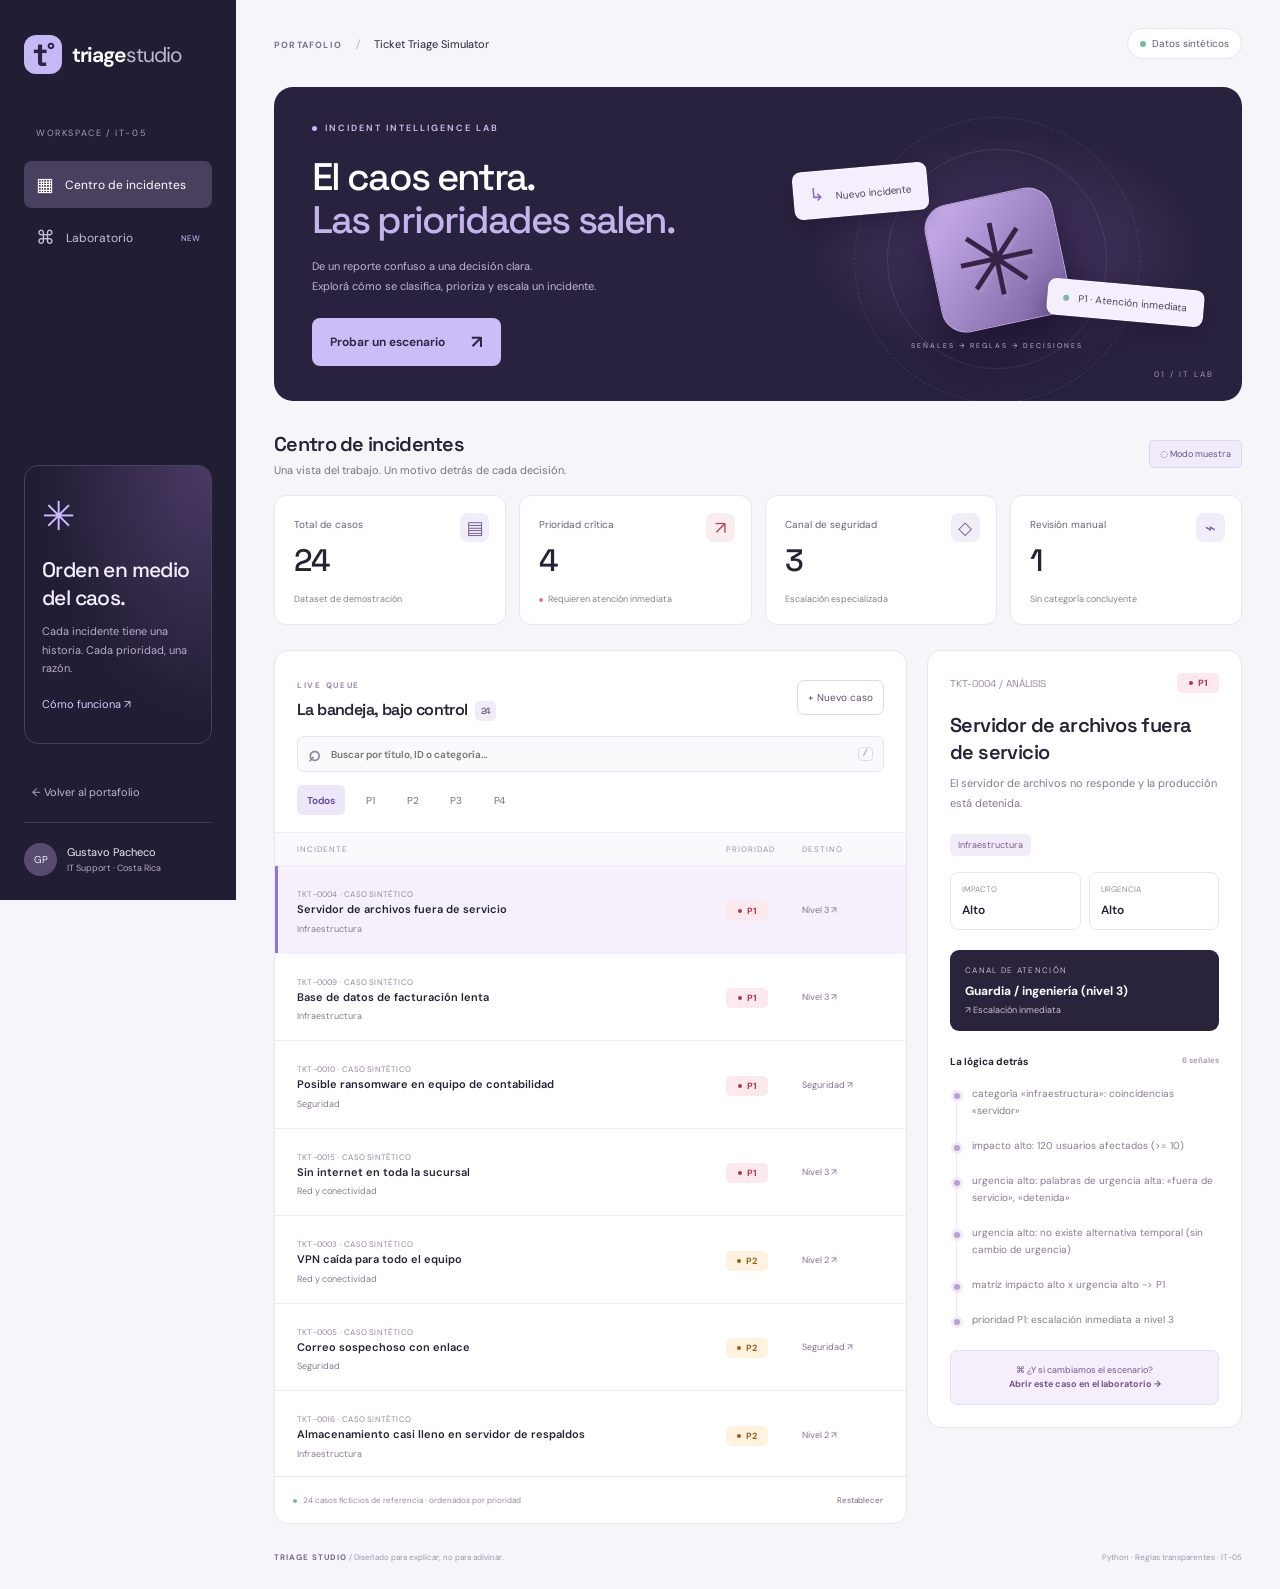
==== projects/it-05-ticket-triage/web/index.html @ 1f26d007 "feat(it-05): add interactive Triage Studio and portfolio interface" ====
<!doctype html>
<html lang="es">
<head><meta charset="utf-8"><meta name="viewport" content="width=device-width,initial-scale=1"><meta name="theme-color" content="#201b36"><title>Triage Studio · Incident Lab</title><link rel="stylesheet" href="style.css"></head>
<body>
<aside class="sidebar">
  <a class="brand" href="../../.."><span class="brand-icon">t<span>°</span></span><span>triage<span class="brand-light">studio</span></span></a>
  <div class="workspace-label">WORKSPACE / IT-05</div>
  <nav aria-label="Navegación principal"><button class="nav-item active" data-view="queue"><span>▦</span>Centro de incidentes</button><button class="nav-item" data-view="lab"><span>⌘</span>Laboratorio<span class="nav-new">NEW</span></button></nav>
  <div class="side-note"><span class="tiny-orbit">✳</span><h3>Orden en medio<br>del caos.</h3><p>Cada incidente tiene una historia. Cada prioridad, una razón.</p><button class="text-link" id="about-button">Cómo funciona ↗</button></div>
  <a class="back-link" href="../../..">← Volver al portafolio</a>
  <div class="profile"><span class="avatar">GP</span><div>Gustavo Pacheco<small>IT Support · Costa Rica</small></div></div>
</aside>
<main>
  <header class="topbar"><div><span class="breadcrumb">PORTAFOLIO</span><span class="crumb-slash">/</span><span>Ticket Triage Simulator</span></div><span class="environment"><i></i>Datos sintéticos</span></header>
  <section class="hero"><div class="hero-copy"><div class="eyebrow"><span></span> INCIDENT INTELLIGENCE LAB</div><h1>El caos entra.<br><span>Las prioridades salen.</span></h1><p>De un reporte confuso a una decisión clara.<br>Explorá cómo se clasifica, prioriza y escala un incidente.</p><button class="primary" id="hero-create">Probar un escenario <span>↗</span></button></div><div class="hero-art" aria-hidden="true"><div class="orbit orbit-one"></div><div class="orbit orbit-two"></div><div class="art-dots"></div><div class="floating-label label-in"><span>↳</span> Nuevo incidente</div><div class="core"><span class="core-cross">✳</span></div><div class="floating-label label-out"><span class="pulse-dot"></span> P1 · Atención inmediata</div><span class="art-caption">SEÑALES → REGLAS → DECISIONES</span></div><span class="hero-number">01 / IT LAB</span></section>
  <div class="section-heading"><div><h2>Centro de incidentes</h2><p>Una vista del trabajo. Un motivo detrás de cada decisión.</p></div><span id="engine-status" class="mode-tag">Cargando muestra…</span></div>
  <section class="metrics" aria-label="Resumen de la cola"><article><span>Total de casos</span><strong id="metric-total">—</strong><small>Dataset de demostración</small><span class="metric-icon">▤</span></article><article><span>Prioridad crítica</span><strong id="metric-critical">—</strong><small><i class="red-dot"></i> Requieren atención inmediata</small><span class="metric-icon red">↗</span></article><article><span>Canal de seguridad</span><strong id="metric-security">—</strong><small>Escalación especializada</small><span class="metric-icon">◇</span></article><article><span>Revisión manual</span><strong id="metric-manual">—</strong><small>Sin categoría concluyente</small><span class="metric-icon">⌁</span></article></section>
  <section id="queue-view" class="workspace">
    <div class="queue-panel"><div class="panel-top"><div><span class="section-kicker">LIVE QUEUE</span><h2>La bandeja, bajo control<span id="queue-count"></span></h2></div><button class="small-button" id="new-case">+ Nuevo caso</button></div><div class="queue-controls"><label class="search"><span>⌕</span><input id="search" type="search" placeholder="Buscar por título, ID o categoría…" aria-label="Buscar incidentes"><kbd>/</kbd></label><div class="filters" aria-label="Filtrar por prioridad"><button data-filter="all" aria-pressed="true">Todos</button><button data-filter="P1" aria-pressed="false">P1</button><button data-filter="P2" aria-pressed="false">P2</button><button data-filter="P3" aria-pressed="false">P3</button><button data-filter="P4" aria-pressed="false">P4</button></div></div><div class="table-labels"><span>INCIDENTE</span><span>PRIORIDAD</span><span>DESTINO</span></div><div id="ticket-list" class="ticket-list" aria-label="Incidentes"></div><div class="queue-footer"><span><i></i>24 casos ficticios de referencia · ordenados por prioridad</span><button id="reset-queue">Restablecer</button></div></div>
    <aside id="detail" class="detail-panel" aria-label="Detalle del incidente" aria-live="polite"><p class="loading">Cargando casos…</p></aside>
  </section>
  <section id="lab-view" class="lab-panel" hidden><div class="lab-intro"><span class="section-kicker">SANDBOX / SIN DATOS REALES</span><h2>Un caso. Muchas señales.<br><span>Probá el criterio.</span></h2><p>Creá un incidente ficticio y mirá cómo cambian el impacto, la urgencia y la prioridad. El mismo motor de Python toma cada decisión.</p><div class="presets"><span>Empezá con un escenario</span><button data-preset="security">◇ Ransomware</button><button data-preset="network">⌁ Red caída</button><button data-preset="printer">▤ Impresora</button></div><div id="offline-note" class="offline-note" hidden>Estás explorando la muestra. Para analizar casos nuevos, abrí <strong>INICIAR_DEMO.bat</strong> en la carpeta del portafolio.</div></div><form id="case-form"><label>Título del incidente<input name="title" required maxlength="180" placeholder="Ej. Toda la oficina está sin internet"></label><label>¿Qué está pasando?<textarea name="description" required maxlength="3000" rows="4" placeholder="Describí las señales, los equipos y el alcance del problema. Usá solo datos ficticios."></textarea></label><div class="form-row"><label>Personas afectadas<input name="affected_users" type="number" min="1" max="1000000" value="1" required></label><label>Alternativa temporal<select name="workaround"><option value="unknown">No se sabe</option><option value="no">No disponible</option><option value="yes">Disponible</option></select></label></div><button class="primary" id="analyze" type="submit">Analizar incidente <span>↗</span></button><p class="form-feedback" id="form-feedback" role="status"></p></form><div id="lab-result" class="lab-result" hidden></div></section>
  <footer class="page-footer"><span><b>TRIAGE STUDIO</b> / Diseñado para explicar, no para adivinar.</span><span>Python · Reglas transparentes · IT-05</span></footer>
</main>
<dialog id="about-dialog"><button class="close-dialog" aria-label="Cerrar">×</button><span class="section-kicker">CÓMO FUNCIONA</span><h2>Decisiones que podés seguir.</h2><p>El motor aplica reglas de categoría, impacto, urgencia y prioridad. Después elige el canal de escalación y muestra sus razones.</p><ol><li>Reconoce señales en el texto del incidente.</li><li>Calcula el impacto y la urgencia según supuestos documentados.</li><li>Aplica una matriz de prioridad P1–P4.</li><li>Asigna el canal de soporte y explica el resultado.</li></ol><p>Es un laboratorio con datos ficticios. Las reglas son supuestos editables; no representan un SLA universal, una IA ni resultados de una operación real.</p><a href="https://github.com/izanaLy/Portafolio/tree/feature/it-05-web-interface/projects/it-05-ticket-triage">Explorar código y documentación ↗</a></dialog>
<script src="app.js"></script>
</body></html>
---- projects/it-05-ticket-triage/web/style.css ----
@import url('https://fonts.googleapis.com/css2?family=DM+Sans:wght@400;450;500;550;600;650;700&family=Space+Grotesk:wght@400;500;600;700&display=swap');
:root{--ink:#252335;--muted:#777486;--paper:#f6f5f9;--line:#e7e5ed;--purple:#7962d9;--navy:#211c37;--red:#bf4058;--green:#277c64}*{box-sizing:border-box}body{margin:0;background:var(--paper);color:var(--ink);font:14px 'DM Sans',system-ui,sans-serif}button,input,textarea,select{font:inherit}button,a,input,textarea,select{-webkit-tap-highlight-color:transparent}button,a{touch-action:manipulation}button{cursor:pointer}button:disabled{cursor:not-allowed;opacity:.55}a{color:inherit;text-decoration:none}button{border:0}button:focus-visible,a:focus-visible{outline:3px solid #a78df2;outline-offset:4px}input:focus,textarea:focus,select:focus{outline:2px solid #a78df2;outline-offset:2px}[hidden]{display:none!important}.sidebar{position:fixed;inset:0 auto 0 0;width:236px;padding:35px 24px 24px;background:#211d34;color:#bdb7cf;display:flex;flex-direction:column;z-index:5}.brand{display:flex;align-items:center;gap:10px;color:#fff;font-size:21px;font-weight:650;letter-spacing:-1px}.brand-icon{display:flex;align-items:center;justify-content:center;background:#c6b8f4;border-radius:12px;width:38px;height:39px;color:#302246;font:700 33px 'Space Grotesk',sans-serif}.brand-icon span{font-size:20px;margin-top:-10px}.brand-light{font-weight:400;color:#c0b7d7}.workspace-label{font-size:9px;letter-spacing:1.6px;color:#a49ab9;margin:53px 12px 16px}.nav-item{width:100%;min-height:46px;text-align:left;background:none;color:#c7c0d7;display:flex;align-items:center;gap:11px;font-size:12px;border-radius:8px;margin:6px 0;padding:11px 12px}.nav-item>span:first-child{font-size:19px}.nav-item:hover{background:#332d49}.nav-item.active{color:white;background:#49405f}.nav-new{font-size:8px;margin-left:auto;color:#d3c3ff}.side-note{padding:24px 17px;margin-top:auto;margin-bottom:35px;border:1px solid #47405a;border-radius:14px;background:radial-gradient(ellipse at 100% 0,#4b3a65,transparent 65%)}.tiny-orbit{color:#cbbbff;font-size:40px}.side-note h3{font:500 21px/1.3 'Space Grotesk',sans-serif;letter-spacing:-.6px;color:#f4efff;margin:14px 0 9px}.side-note p{font-size:11px;line-height:1.7;color:#b8aecb}.text-link{background:none;color:#dbcbff;font-size:11px;padding:8px 0}.back-link{font-size:11px;padding:6px 8px 23px}.profile{border-top:1px solid #40384f;display:flex;align-items:center;gap:10px;padding-top:20px;font-size:11px;color:#efebf7}.avatar{background:#584b70;width:33px;height:33px;border-radius:50%;display:grid;place-items:center;font-size:10px}.profile small{display:block;font-size:9px;color:#b6abc6;margin-top:3px}main{margin-left:236px;padding:0 38px 22px;max-width:1900px}.topbar{height:87px;display:flex;align-items:center;justify-content:space-between;font-size:11px}.breadcrumb{font-size:9px;font-weight:700;letter-spacing:1.2px;color:var(--muted)}.crumb-slash{margin:0 14px;color:#b8b0c5}.environment{border:1px solid var(--line);background:white;border-radius:24px;padding:8px 12px;color:#635d72;font-size:10px}.environment i,.pulse-dot,.queue-footer i{display:inline-block;width:6px;height:6px;background:#79b9a1;border-radius:50%;margin-right:6px}.hero{position:relative;border-radius:19px;overflow:hidden;min-height:310px;background:#29223e;color:white;display:grid;grid-template-columns:1.15fr 1fr;padding:35px 38px}.hero-copy{z-index:2}.eyebrow{letter-spacing:2px;font-size:9px;color:#d3c1f3;font-weight:600;display:flex;gap:8px;align-items:center}.eyebrow>span{width:5px;height:5px;background:#c9b4ff;border-radius:50%}h1{font:500 clamp(30px,3vw,47px)/1.13 'Space Grotesk',system-ui,sans-serif;letter-spacing:-1.9px;margin:21px 0 15px}h1 span{color:#c5b3ee}.hero p{font-size:11px;line-height:1.8;color:#c2b8d4;margin-bottom:22px}.primary{min-height:43px;background:#ccbcf7;color:#302344;padding:12px 18px;border-radius:8px;font-size:12px;font-weight:650;display:inline-flex;align-items:center;justify-content:space-between;gap:26px;transition:background .18s,transform .18s}.primary:hover{background:#dfd1ff;transform:translateY(-1px)}.primary span{font-size:18px}.hero-number{position:absolute;bottom:22px;right:28px;color:#a193b4;letter-spacing:2px;font-size:8px}.hero-art{position:relative;min-width:0;background:radial-gradient(ellipse at 52% 52%,#8661ac66,transparent 64%)}.orbit{border:1px solid #a18bb733;width:220px;height:220px;border-radius:50%;position:absolute;top:27px;left:50%;transform:translateX(-50%)}.orbit-two{width:286px;height:286px;top:-5px;border-style:dashed}.core{position:absolute;top:73px;left:50%;transform:translateX(-50%) rotate(-12deg);border:1px solid #c4a9e5;border-radius:25px;width:130px;height:130px;background:linear-gradient(135deg,#cbb2ef,#765d9d);box-shadow:0 20px 50px #1b112f}.core-cross{font:100px/130px system-ui;display:block;text-align:center;color:#362346;text-shadow:2px 4px #d5bff322}.floating-label{position:absolute;z-index:2;background:#f5eefc;color:#51415e;border:1px solid #fff8;border-radius:9px;padding:11px 15px;font-size:10px;box-shadow:0 10px 20px #1b112f55;white-space:nowrap}.label-in{top:45px;left:1%;transform:rotate(-5deg)}.label-in>span{font-size:18px;color:#8b69c0;margin-right:8px}.label-out{bottom:45px;right:0;transform:rotate(5deg)}.art-caption{position:absolute;bottom:16px;width:100%;text-align:center;font-size:7px;letter-spacing:2px;color:#c2acdf}.section-heading{display:flex;align-items:center;justify-content:space-between;margin:30px 0 18px;gap:15px}.section-heading h2{font:600 20px 'Space Grotesk',sans-serif;letter-spacing:-.7px;margin:0 0 6px}.section-heading p{color:var(--muted);font-size:11px;margin:0}.mode-tag{font-size:9px;padding:7px 10px;border:1px solid #ddd6ee;border-radius:5px;color:#69528d;background:#f0ebf9;white-space:nowrap}.metrics{display:grid;grid-template-columns:repeat(4,1fr);gap:13px;margin-bottom:25px}.metrics article{padding:18px 19px;position:relative;border:1px solid var(--line);border-radius:12px;background:white}.metrics article>span:first-child{font-size:10px;color:#696374}.metrics strong{display:block;font:500 31px 'Space Grotesk',sans-serif;letter-spacing:-1px;margin:8px 0}.metrics small{font-size:9px;color:#857f91}.metric-icon{position:absolute;right:16px;top:17px;width:29px;height:29px;border-radius:8px;background:#f2eef9;color:#796095;display:grid;place-items:center;font-size:18px}.metric-icon.red{color:#b44459;background:#f9edf0}.red-dot{display:inline-block;width:4px;height:4px;border-radius:50%;background:#d87c8a;margin-right:3px}.workspace{display:grid;grid-template-columns:minmax(0,1fr) 315px;align-items:start;gap:20px}.queue-panel,.detail-panel{border:1px solid var(--line);border-radius:14px;background:white;overflow:hidden}.panel-top{display:flex;align-items:center;justify-content:space-between;padding:23px 22px 16px;gap:12px}.section-kicker{font-size:8px;letter-spacing:1.7px;font-weight:700;color:#9c8ba9}.panel-top h2{font:600 16px 'Space Grotesk',sans-serif;letter-spacing:-.6px;margin:7px 0 0}#queue-count{font-size:9px;margin-left:7px;vertical-align:middle;background:#f0edf6;border-radius:5px;padding:4px 6px;color:#746087}.small-button{border:1px solid #dfd8ea;background:white;border-radius:7px;min-height:35px;padding:7px 10px;color:#63506e;font-size:10px;white-space:nowrap}.small-button:hover{background:#f1ebf9}.queue-controls{padding:0 22px 17px}.search{display:flex;align-items:center;gap:8px;border:1px solid var(--line);background:#faf9fc;border-radius:7px;padding:0 10px;height:36px}.search>span{font-size:21px;color:#91889d}.search input{border:0;outline:none!important;background:transparent;min-width:0;flex:1;font-size:10px;color:#544962}.search kbd{font-size:9px;color:#9f96aa;border:1px solid #e0dbe7;border-radius:4px;padding:1px 4px}.filters{display:flex;gap:7px;margin-top:13px}.filters button{background:none;font-size:10px;min-width:36px;min-height:30px;border-radius:5px;color:#756b83;padding:6px 10px}.filters button[aria-pressed=true]{background:#eee7fa;color:#6947a1;font-weight:650}.filters button:hover{background:#f5f1fa}.table-labels{display:grid;grid-template-columns:minmax(0,1fr) 76px 82px;padding:11px 22px;background:#faf9fc;color:#9b90a6;font-size:8px;letter-spacing:1px;border-block:1px solid #f0edf5}.ticket-list{max-height:610px;overflow-y:auto;scrollbar-width:thin;scrollbar-color:#d9cee4 transparent}.ticket-row{display:grid;grid-template-columns:minmax(0,1fr) 76px 82px;align-items:center;text-align:left;width:100%;padding:17px 22px;gap:0;border-bottom:1px solid #f0edf5;background:white;position:relative;color:var(--ink)}.ticket-row:hover{background:#faf8fd}.ticket-row.selected{background:#f5f0fc}.ticket-row.selected:before{content:'';position:absolute;inset:0 auto 0 0;width:3px;background:#9672d6}.ticket-copy{min-width:0;padding-right:14px}.ticket-meta{font-size:8px;letter-spacing:.2px;color:#95889f;margin-bottom:6px}.ticket-title{display:block;font-size:11px;font-weight:600;line-height:1.5;overflow:hidden;text-overflow:ellipsis;white-space:nowrap}.ticket-category{font-size:9px;color:#887a93;margin-top:4px}.priority{display:inline-flex;align-items:center;justify-content:center;gap:5px;padding:4px 7px;border-radius:5px;font-size:9px;font-weight:700;width:42px}.priority:before{content:'';width:4px;height:4px;border-radius:50%;background:currentColor}.P1{background:#fce9ee;color:#ae3654}.P2{background:#fff2de;color:#94601b}.P3{background:#eaeffa;color:#496999}.P4{background:#edeeF1;color:#6f7380}.destination{font-size:9px;color:#81718d}.queue-footer{display:flex;align-items:center;justify-content:space-between;gap:10px;border-top:1px solid var(--line);padding:13px 18px;color:#95879f;font-size:8px}.queue-footer button{font-size:8px;color:#766086;background:none;padding:5px}.queue-footer i{width:4px;height:4px}.detail-panel{padding:22px;position:sticky;top:20px}.detail-top{display:flex;align-items:center;justify-content:space-between}.detail-id{font:10px 'Space Grotesk';color:#998ba3}.detail-panel h3{font:600 20px/1.35 'Space Grotesk';letter-spacing:-.6px;margin:19px 0 8px}.detail-description{font-size:11px;line-height:1.8;color:#84788d;margin:0 0 20px}.category-badge{font-size:9px;color:#785a97;background:#f1ecf8;padding:5px 8px;border-radius:5px}.decision-grid{display:grid;grid-template-columns:1fr 1fr;gap:8px;margin:20px 0}.decision-grid>div{border:1px solid var(--line);border-radius:8px;padding:11px}.decision-grid small{font-size:8px;display:block;color:#9a8da5;margin-bottom:6px}.decision-grid b{font-size:12px;font-weight:600;text-transform:capitalize}.route-box{background:#29233b;color:white;border-radius:9px;padding:15px;margin-bottom:24px}.route-box small{display:block;color:#c5b6d6;letter-spacing:1.3px;font-size:8px;margin-bottom:8px}.route-box b{display:block;font-size:12px}.route-box p{margin:5px 0 0;font-size:9px;color:#cfbddc}.reasons-title{display:flex;justify-content:space-between;font-size:10px;margin:0 0 17px}.reasons-title span{font-size:8px;color:#ac9eb7}.reasons{list-style:none;margin:0;padding:0}.reasons li{position:relative;padding:0 0 18px 22px;font-size:10px;line-height:1.7;color:#897992}.reasons li:before{content:'';position:absolute;left:1px;top:5px;width:6px;height:6px;background:#b9a0d7;border:3px solid #f1eaf9;border-radius:50%;z-index:1}.reasons li:not(:last-child):after{content:'';position:absolute;left:6px;top:12px;width:1px;height:calc(100% - 5px);background:#eee7f4}.scenario-button{width:100%;padding:12px 9px;border-radius:7px;background:#f4effa;color:#76538f;font-size:9px;line-height:1.6;border:1px solid #e9dff3;margin-top:4px}.page-footer{display:flex;justify-content:space-between;gap:15px;padding:28px 0 5px;color:#a096ac;font-size:8px}.page-footer b{font-size:8px;letter-spacing:1px;color:#796b87}.loading,.empty{padding:45px 24px;color:#8c7a98;font-size:12px;text-align:center}.lab-panel{background:white;border:1px solid var(--line);border-radius:14px;padding:35px;display:grid;grid-template-columns:1fr 1.1fr;gap:45px}.lab-intro h2{font:500 32px/1.2 'Space Grotesk';letter-spacing:-1px;margin:20px 0}.lab-intro h2 span{color:#8a6eac}.lab-intro p{font-size:12px;color:#8b7c96;line-height:1.8;max-width:370px}.presets{display:flex;flex-wrap:wrap;gap:9px;margin-top:25px}.presets>span{width:100%;font-size:10px;color:#8d7b9a;margin-bottom:4px}.presets button{border:1px solid var(--line);padding:10px 12px;border-radius:8px;background:#fcfaff;color:#76578a;font-size:10px}.offline-note{font-size:11px;line-height:1.8;margin-top:25px;padding:16px;background:#f7f0df;color:#8b662b;border-radius:8px}#case-form>label{display:block;margin-bottom:20px}label{font-size:10px;font-weight:600;color:#796685}input,textarea,select{color:#44354f}#case-form input,#case-form textarea,#case-form select{display:block;width:100%;border:1px solid #e4dbe9;border-radius:7px;background:#fcfbfd;padding:12px;margin-top:9px;font-size:12px}textarea{resize:vertical;line-height:1.6}.form-row{display:grid;grid-template-columns:1fr 1.1fr;gap:15px;margin-bottom:25px}#case-form .primary{background:#75608f;color:white;width:100%}.form-feedback{font-size:11px;line-height:1.7;color:#a03957;min-height:20px}.lab-result{grid-column:1/-1;border-top:1px solid var(--line);padding-top:25px;display:grid;grid-template-columns:1fr 1fr;gap:25px}.lab-result h3{font:500 25px 'Space Grotesk';margin:12px 0}.lab-result .reasons{background:#faf7fe;border-radius:10px;padding:20px}.result-note{font-size:11px;line-height:1.8;color:#907c9c}.close-dialog{position:absolute;right:20px;top:15px;background:none;font-size:25px;color:#826c95;padding:5px}dialog{border:1px solid #ddd0e9;border-radius:15px;padding:40px;max-width:500px;width:calc(100% - 35px);color:var(--ink);box-shadow:0 40px 100px #211c3755}dialog::backdrop{background:#211c3777;backdrop-filter:blur(5px)}dialog h2{font:500 26px 'Space Grotesk';letter-spacing:-1px}dialog p,dialog li{font-size:12px;color:#7d6b89;line-height:1.8}dialog a{font-size:12px;color:#7857a1;text-decoration:underline}dialog ol{padding-left:17px}body>main>section{animation:appear .35s ease both}@keyframes appear{from{opacity:0;transform:translateY(8px)}to{opacity:1;transform:translateY(0)}}
@media(min-width:1550px){main{padding-inline:55px}.hero{min-height:340px}.workspace{grid-template-columns:minmax(0,1fr) 370px}.hero-art{max-width:460px}.metrics article{padding:22px}.ticket-title{font-size:13px}.ticket-meta,.ticket-category,.destination{font-size:10px}.detail-description{font-size:12px}.reasons li{font-size:11px}}
@media(max-width:1150px){.sidebar{width:195px;padding-inline:17px}main{margin-left:195px;padding-inline:24px}.brand{font-size:19px}.workspace{grid-template-columns:minmax(0,1fr) 280px;gap:14px}.hero{padding:30px;grid-template-columns:1.2fr 1fr}.hero-art{transform:scale(.85)}.metrics{gap:9px}.metrics article{padding:15px 12px}.metrics small{font-size:8px}.metric-icon{right:10px;width:24px;height:24px}.metrics article>span:first-child{font-size:9px}.panel-top,.queue-controls{padding-inline:16px}.ticket-row,.table-labels{padding-inline:16px;grid-template-columns:minmax(0,1fr) 55px}.table-labels>span:last-child,.destination{display:none}.detail-panel{padding:18px}.hero h1{font-size:35px}.label-in{left:-12px}}
@media(max-width:900px){.sidebar{width:75px;padding:25px 15px}.brand>span:last-child,.workspace-label,.side-note,.profile,.back-link{display:none}.brand-icon{min-width:38px}.sidebar nav{margin-top:40px}.nav-item{font-size:0;justify-content:center;padding:12px}.nav-item>span:first-child{font-size:23px}.nav-new{display:none}main{margin-left:75px;padding-inline:23px}.hero h1{font-size:36px}.hero-art{transform:scale(.8);transform-origin:center}.workspace{grid-template-columns:minmax(0,1fr) 275px}.metrics small{line-height:1.5;display:block;min-height:24px}.metrics article{padding:15px}.metric-icon{display:none}.metrics article>span:first-child{font-size:10px}.lab-panel{padding:24px;gap:25px}.lab-intro h2{font-size:27px}}
@media(max-width:720px){.sidebar{position:static;width:100%;height:auto;padding:14px 20px;flex-direction:row;align-items:center;justify-content:space-between}.brand>span:last-child{display:block}.brand{font-size:19px}.brand-icon{height:32px;width:32px;font-size:28px;min-width:32px}.sidebar nav{display:flex;margin:0;gap:7px}.nav-item{margin:0;min-height:38px;min-width:39px;padding:6px}.nav-item>span:first-child{font-size:20px}.brand-light{display:none}main{margin-left:0;padding:0 18px 20px}.topbar{height:63px;font-size:9px}.breadcrumb{font-size:8px}.crumb-slash{margin:0 7px}.environment{font-size:8px;padding:7px 9px}.hero{padding:28px;grid-template-columns:1fr;min-height:355px}.hero h1{font-size:38px;max-width:380px;letter-spacing:-1.5px}.hero-art{position:absolute;right:-5px;bottom:3px;width:200px;height:190px;transform:scale(.57);transform-origin:bottom right;opacity:.65}.hero-copy{position:relative}.hero-copy p{font-size:11px;max-width:265px}.hero-number{bottom:20px;right:22px}.hero .primary{margin-top:0}.section-heading{margin-top:24px;align-items:flex-start}.section-heading h2{font-size:19px}.section-heading p{max-width:210px;font-size:10px;line-height:1.6}.mode-tag{font-size:8px;padding:6px}.metrics{grid-template-columns:1fr 1fr;gap:10px;margin-bottom:18px}.metrics article{padding:16px}.metrics strong{font-size:31px;margin:6px 0}.metrics small{font-size:9px;min-height:0}.metrics article>span:first-child{font-size:10px}.metric-icon{display:grid;width:26px;height:26px;right:14px;top:14px}.workspace{display:block}.detail-panel{position:static;margin-top:18px;padding:23px}.ticket-list{max-height:480px}.ticket-title{font-size:12px}.panel-top{padding:21px 18px 16px}.panel-top h2{font-size:15px}.small-button{min-height:40px}.queue-controls{padding-inline:18px}.filters button{min-height:40px}.search{height:42px}.ticket-row{padding:16px 18px;grid-template-columns:minmax(0,1fr) 48px}.table-labels{grid-template-columns:minmax(0,1fr) 48px;padding-inline:18px}.queue-footer{line-height:1.7}.queue-footer>span{max-width:220px}.detail-panel h3{font-size:23px}.detail-description,.reasons li{font-size:12px}.detail-id,.category-badge,.reasons-title{font-size:11px}.route-box b{font-size:14px}.route-box p{font-size:11px}.decision-grid b{font-size:14px}.decision-grid small{font-size:10px}.scenario-button{font-size:11px;min-height:44px}.page-footer{flex-direction:column;gap:8px;line-height:1.6}.lab-panel{grid-template-columns:1fr;padding:23px;gap:20px}.lab-intro h2{font-size:30px}.lab-result{grid-template-columns:1fr}.presets button{min-height:44px}#case-form input,#case-form textarea,#case-form select{font-size:16px}.form-row{grid-template-columns:1fr}dialog{padding:30px}}
@media(prefers-reduced-motion:reduce){*,*:before,*:after{animation:none!important;transition:none!important;scroll-behavior:auto!important}}
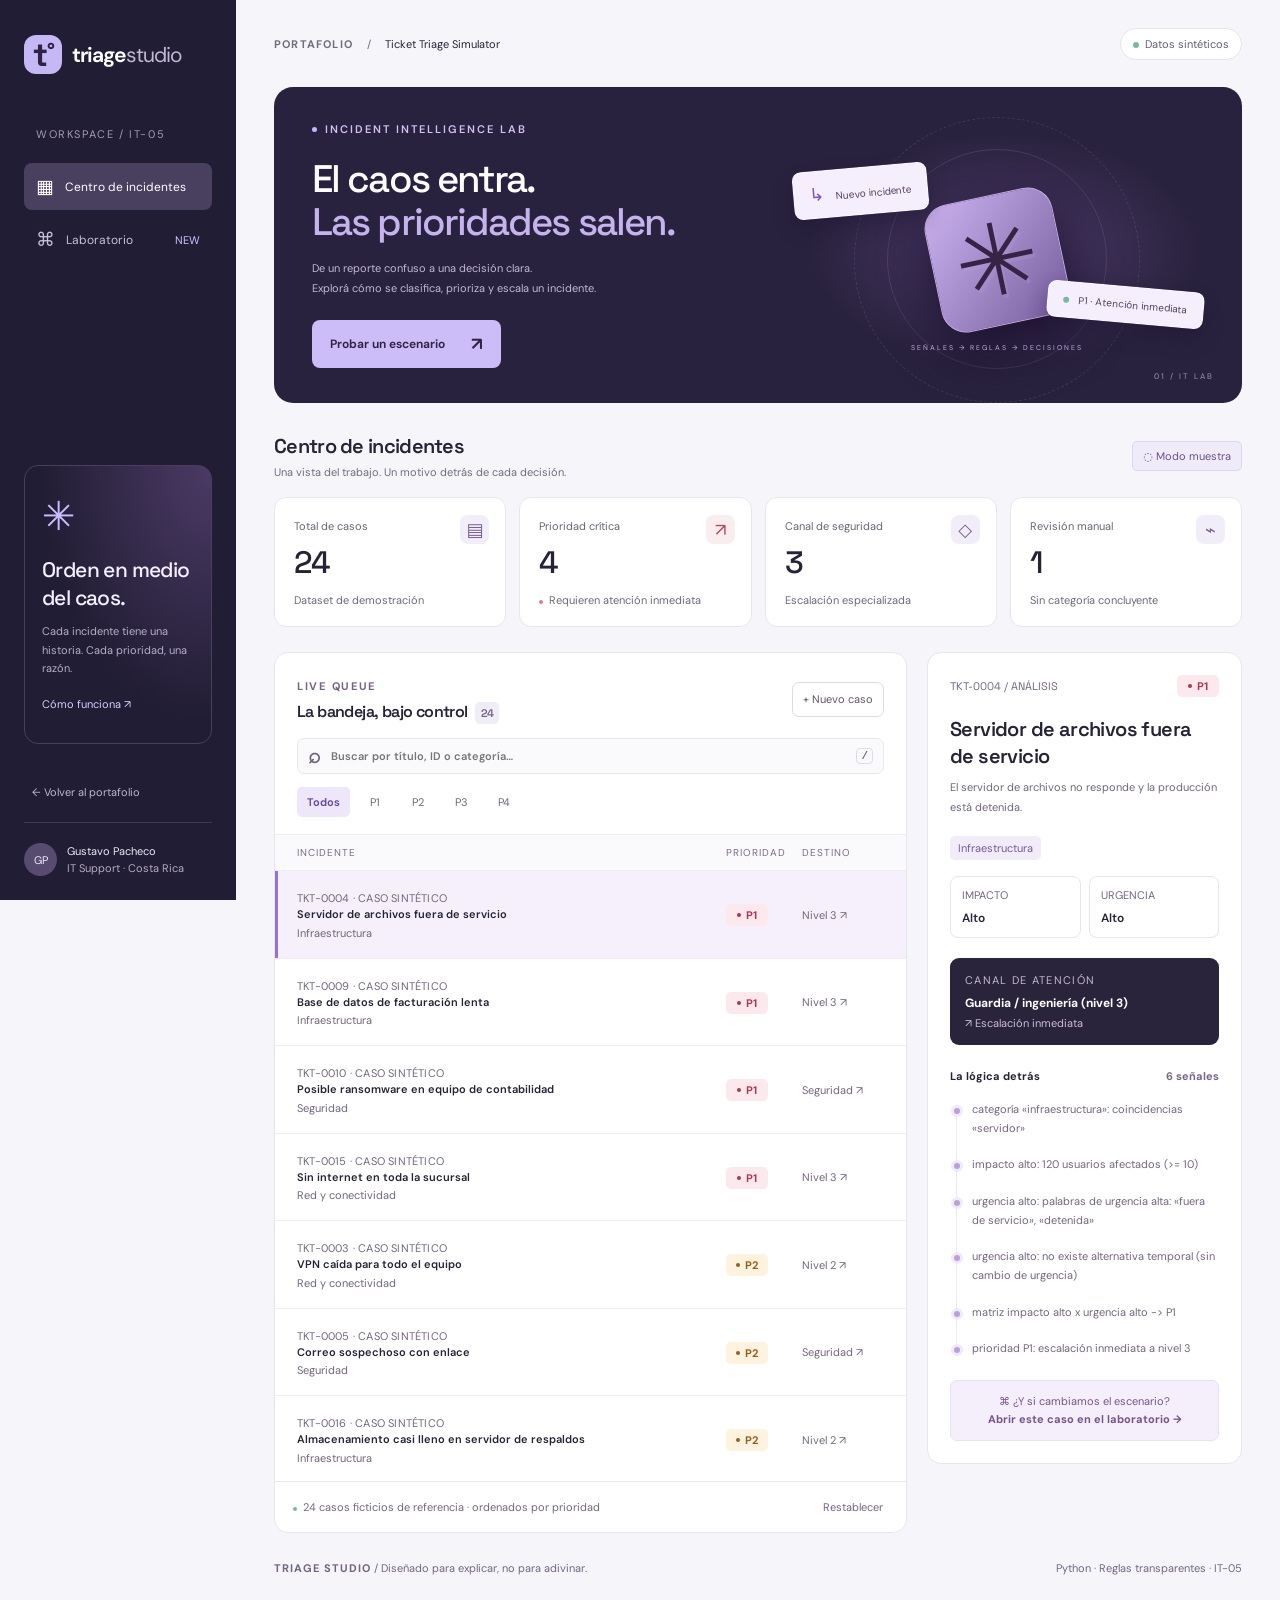
==== commit be7df064: "Revisión del PR #3: endurece el servidor, accesibilidad y lanzador - Servidor: HEAD con las mismas r" ====
--- a/projects/it-05-ticket-triage/web/index.html
+++ b/projects/it-05-ticket-triage/web/index.html
@@ -1,11 +1,11 @@
 <!doctype html>
 <html lang="es">
-<head><meta charset="utf-8"><meta name="viewport" content="width=device-width,initial-scale=1"><meta name="theme-color" content="#201b36"><title>Triage Studio · Incident Lab</title><link rel="stylesheet" href="style.css"></head>
+<head><meta charset="utf-8"><meta name="viewport" content="width=device-width,initial-scale=1"><meta name="theme-color" content="#201b36"><link rel="icon" href="data:image/svg+xml,%3Csvg xmlns='http://www.w3.org/2000/svg' viewBox='0 0 32 32'%3E%3Crect width='32' height='32' rx='8' fill='%23c6b8f4'/%3E%3Ctext x='16' y='23' font-size='20' font-family='sans-serif' text-anchor='middle' fill='%23302246'%3Et%3C/text%3E%3C/svg%3E"><title>Triage Studio · Incident Lab</title><link rel="stylesheet" href="style.css"></head>
 <body>
 <aside class="sidebar">
   <a class="brand" href="../../.."><span class="brand-icon">t<span>°</span></span><span>triage<span class="brand-light">studio</span></span></a>
   <div class="workspace-label">WORKSPACE / IT-05</div>
-  <nav aria-label="Navegación principal"><button class="nav-item active" data-view="queue"><span>▦</span>Centro de incidentes</button><button class="nav-item" data-view="lab"><span>⌘</span>Laboratorio<span class="nav-new">NEW</span></button></nav>
+  <nav aria-label="Navegación principal"><button class="nav-item active" data-view="queue" title="Centro de incidentes"><span>▦</span>Centro de incidentes</button><button class="nav-item" data-view="lab" title="Laboratorio"><span>⌘</span>Laboratorio<span class="nav-new">NEW</span></button></nav>
   <div class="side-note"><span class="tiny-orbit">✳</span><h3>Orden en medio<br>del caos.</h3><p>Cada incidente tiene una historia. Cada prioridad, una razón.</p><button class="text-link" id="about-button">Cómo funciona ↗</button></div>
   <a class="back-link" href="../../..">← Volver al portafolio</a>
   <div class="profile"><span class="avatar">GP</span><div>Gustavo Pacheco<small>IT Support · Costa Rica</small></div></div>
--- a/projects/it-05-ticket-triage/web/style.css
+++ b/projects/it-05-ticket-triage/web/style.css
@@ -1,7 +1,7 @@
 @import url('https://fonts.googleapis.com/css2?family=DM+Sans:wght@400;450;500;550;600;650;700&family=Space+Grotesk:wght@400;500;600;700&display=swap');
-:root{--ink:#252335;--muted:#777486;--paper:#f6f5f9;--line:#e7e5ed;--purple:#7962d9;--navy:#211c37;--red:#bf4058;--green:#277c64}*{box-sizing:border-box}body{margin:0;background:var(--paper);color:var(--ink);font:14px 'DM Sans',system-ui,sans-serif}button,input,textarea,select{font:inherit}button,a,input,textarea,select{-webkit-tap-highlight-color:transparent}button,a{touch-action:manipulation}button{cursor:pointer}button:disabled{cursor:not-allowed;opacity:.55}a{color:inherit;text-decoration:none}button{border:0}button:focus-visible,a:focus-visible{outline:3px solid #a78df2;outline-offset:4px}input:focus,textarea:focus,select:focus{outline:2px solid #a78df2;outline-offset:2px}[hidden]{display:none!important}.sidebar{position:fixed;inset:0 auto 0 0;width:236px;padding:35px 24px 24px;background:#211d34;color:#bdb7cf;display:flex;flex-direction:column;z-index:5}.brand{display:flex;align-items:center;gap:10px;color:#fff;font-size:21px;font-weight:650;letter-spacing:-1px}.brand-icon{display:flex;align-items:center;justify-content:center;background:#c6b8f4;border-radius:12px;width:38px;height:39px;color:#302246;font:700 33px 'Space Grotesk',sans-serif}.brand-icon span{font-size:20px;margin-top:-10px}.brand-light{font-weight:400;color:#c0b7d7}.workspace-label{font-size:9px;letter-spacing:1.6px;color:#a49ab9;margin:53px 12px 16px}.nav-item{width:100%;min-height:46px;text-align:left;background:none;color:#c7c0d7;display:flex;align-items:center;gap:11px;font-size:12px;border-radius:8px;margin:6px 0;padding:11px 12px}.nav-item>span:first-child{font-size:19px}.nav-item:hover{background:#332d49}.nav-item.active{color:white;background:#49405f}.nav-new{font-size:8px;margin-left:auto;color:#d3c3ff}.side-note{padding:24px 17px;margin-top:auto;margin-bottom:35px;border:1px solid #47405a;border-radius:14px;background:radial-gradient(ellipse at 100% 0,#4b3a65,transparent 65%)}.tiny-orbit{color:#cbbbff;font-size:40px}.side-note h3{font:500 21px/1.3 'Space Grotesk',sans-serif;letter-spacing:-.6px;color:#f4efff;margin:14px 0 9px}.side-note p{font-size:11px;line-height:1.7;color:#b8aecb}.text-link{background:none;color:#dbcbff;font-size:11px;padding:8px 0}.back-link{font-size:11px;padding:6px 8px 23px}.profile{border-top:1px solid #40384f;display:flex;align-items:center;gap:10px;padding-top:20px;font-size:11px;color:#efebf7}.avatar{background:#584b70;width:33px;height:33px;border-radius:50%;display:grid;place-items:center;font-size:10px}.profile small{display:block;font-size:9px;color:#b6abc6;margin-top:3px}main{margin-left:236px;padding:0 38px 22px;max-width:1900px}.topbar{height:87px;display:flex;align-items:center;justify-content:space-between;font-size:11px}.breadcrumb{font-size:9px;font-weight:700;letter-spacing:1.2px;color:var(--muted)}.crumb-slash{margin:0 14px;color:#b8b0c5}.environment{border:1px solid var(--line);background:white;border-radius:24px;padding:8px 12px;color:#635d72;font-size:10px}.environment i,.pulse-dot,.queue-footer i{display:inline-block;width:6px;height:6px;background:#79b9a1;border-radius:50%;margin-right:6px}.hero{position:relative;border-radius:19px;overflow:hidden;min-height:310px;background:#29223e;color:white;display:grid;grid-template-columns:1.15fr 1fr;padding:35px 38px}.hero-copy{z-index:2}.eyebrow{letter-spacing:2px;font-size:9px;color:#d3c1f3;font-weight:600;display:flex;gap:8px;align-items:center}.eyebrow>span{width:5px;height:5px;background:#c9b4ff;border-radius:50%}h1{font:500 clamp(30px,3vw,47px)/1.13 'Space Grotesk',system-ui,sans-serif;letter-spacing:-1.9px;margin:21px 0 15px}h1 span{color:#c5b3ee}.hero p{font-size:11px;line-height:1.8;color:#c2b8d4;margin-bottom:22px}.primary{min-height:43px;background:#ccbcf7;color:#302344;padding:12px 18px;border-radius:8px;font-size:12px;font-weight:650;display:inline-flex;align-items:center;justify-content:space-between;gap:26px;transition:background .18s,transform .18s}.primary:hover{background:#dfd1ff;transform:translateY(-1px)}.primary span{font-size:18px}.hero-number{position:absolute;bottom:22px;right:28px;color:#a193b4;letter-spacing:2px;font-size:8px}.hero-art{position:relative;min-width:0;background:radial-gradient(ellipse at 52% 52%,#8661ac66,transparent 64%)}.orbit{border:1px solid #a18bb733;width:220px;height:220px;border-radius:50%;position:absolute;top:27px;left:50%;transform:translateX(-50%)}.orbit-two{width:286px;height:286px;top:-5px;border-style:dashed}.core{position:absolute;top:73px;left:50%;transform:translateX(-50%) rotate(-12deg);border:1px solid #c4a9e5;border-radius:25px;width:130px;height:130px;background:linear-gradient(135deg,#cbb2ef,#765d9d);box-shadow:0 20px 50px #1b112f}.core-cross{font:100px/130px system-ui;display:block;text-align:center;color:#362346;text-shadow:2px 4px #d5bff322}.floating-label{position:absolute;z-index:2;background:#f5eefc;color:#51415e;border:1px solid #fff8;border-radius:9px;padding:11px 15px;font-size:10px;box-shadow:0 10px 20px #1b112f55;white-space:nowrap}.label-in{top:45px;left:1%;transform:rotate(-5deg)}.label-in>span{font-size:18px;color:#8b69c0;margin-right:8px}.label-out{bottom:45px;right:0;transform:rotate(5deg)}.art-caption{position:absolute;bottom:16px;width:100%;text-align:center;font-size:7px;letter-spacing:2px;color:#c2acdf}.section-heading{display:flex;align-items:center;justify-content:space-between;margin:30px 0 18px;gap:15px}.section-heading h2{font:600 20px 'Space Grotesk',sans-serif;letter-spacing:-.7px;margin:0 0 6px}.section-heading p{color:var(--muted);font-size:11px;margin:0}.mode-tag{font-size:9px;padding:7px 10px;border:1px solid #ddd6ee;border-radius:5px;color:#69528d;background:#f0ebf9;white-space:nowrap}.metrics{display:grid;grid-template-columns:repeat(4,1fr);gap:13px;margin-bottom:25px}.metrics article{padding:18px 19px;position:relative;border:1px solid var(--line);border-radius:12px;background:white}.metrics article>span:first-child{font-size:10px;color:#696374}.metrics strong{display:block;font:500 31px 'Space Grotesk',sans-serif;letter-spacing:-1px;margin:8px 0}.metrics small{font-size:9px;color:#857f91}.metric-icon{position:absolute;right:16px;top:17px;width:29px;height:29px;border-radius:8px;background:#f2eef9;color:#796095;display:grid;place-items:center;font-size:18px}.metric-icon.red{color:#b44459;background:#f9edf0}.red-dot{display:inline-block;width:4px;height:4px;border-radius:50%;background:#d87c8a;margin-right:3px}.workspace{display:grid;grid-template-columns:minmax(0,1fr) 315px;align-items:start;gap:20px}.queue-panel,.detail-panel{border:1px solid var(--line);border-radius:14px;background:white;overflow:hidden}.panel-top{display:flex;align-items:center;justify-content:space-between;padding:23px 22px 16px;gap:12px}.section-kicker{font-size:8px;letter-spacing:1.7px;font-weight:700;color:#9c8ba9}.panel-top h2{font:600 16px 'Space Grotesk',sans-serif;letter-spacing:-.6px;margin:7px 0 0}#queue-count{font-size:9px;margin-left:7px;vertical-align:middle;background:#f0edf6;border-radius:5px;padding:4px 6px;color:#746087}.small-button{border:1px solid #dfd8ea;background:white;border-radius:7px;min-height:35px;padding:7px 10px;color:#63506e;font-size:10px;white-space:nowrap}.small-button:hover{background:#f1ebf9}.queue-controls{padding:0 22px 17px}.search{display:flex;align-items:center;gap:8px;border:1px solid var(--line);background:#faf9fc;border-radius:7px;padding:0 10px;height:36px}.search>span{font-size:21px;color:#91889d}.search input{border:0;outline:none!important;background:transparent;min-width:0;flex:1;font-size:10px;color:#544962}.search kbd{font-size:9px;color:#9f96aa;border:1px solid #e0dbe7;border-radius:4px;padding:1px 4px}.filters{display:flex;gap:7px;margin-top:13px}.filters button{background:none;font-size:10px;min-width:36px;min-height:30px;border-radius:5px;color:#756b83;padding:6px 10px}.filters button[aria-pressed=true]{background:#eee7fa;color:#6947a1;font-weight:650}.filters button:hover{background:#f5f1fa}.table-labels{display:grid;grid-template-columns:minmax(0,1fr) 76px 82px;padding:11px 22px;background:#faf9fc;color:#9b90a6;font-size:8px;letter-spacing:1px;border-block:1px solid #f0edf5}.ticket-list{max-height:610px;overflow-y:auto;scrollbar-width:thin;scrollbar-color:#d9cee4 transparent}.ticket-row{display:grid;grid-template-columns:minmax(0,1fr) 76px 82px;align-items:center;text-align:left;width:100%;padding:17px 22px;gap:0;border-bottom:1px solid #f0edf5;background:white;position:relative;color:var(--ink)}.ticket-row:hover{background:#faf8fd}.ticket-row.selected{background:#f5f0fc}.ticket-row.selected:before{content:'';position:absolute;inset:0 auto 0 0;width:3px;background:#9672d6}.ticket-copy{min-width:0;padding-right:14px}.ticket-meta{font-size:8px;letter-spacing:.2px;color:#95889f;margin-bottom:6px}.ticket-title{display:block;font-size:11px;font-weight:600;line-height:1.5;overflow:hidden;text-overflow:ellipsis;white-space:nowrap}.ticket-category{font-size:9px;color:#887a93;margin-top:4px}.priority{display:inline-flex;align-items:center;justify-content:center;gap:5px;padding:4px 7px;border-radius:5px;font-size:9px;font-weight:700;width:42px}.priority:before{content:'';width:4px;height:4px;border-radius:50%;background:currentColor}.P1{background:#fce9ee;color:#ae3654}.P2{background:#fff2de;color:#94601b}.P3{background:#eaeffa;color:#496999}.P4{background:#edeeF1;color:#6f7380}.destination{font-size:9px;color:#81718d}.queue-footer{display:flex;align-items:center;justify-content:space-between;gap:10px;border-top:1px solid var(--line);padding:13px 18px;color:#95879f;font-size:8px}.queue-footer button{font-size:8px;color:#766086;background:none;padding:5px}.queue-footer i{width:4px;height:4px}.detail-panel{padding:22px;position:sticky;top:20px}.detail-top{display:flex;align-items:center;justify-content:space-between}.detail-id{font:10px 'Space Grotesk';color:#998ba3}.detail-panel h3{font:600 20px/1.35 'Space Grotesk';letter-spacing:-.6px;margin:19px 0 8px}.detail-description{font-size:11px;line-height:1.8;color:#84788d;margin:0 0 20px}.category-badge{font-size:9px;color:#785a97;background:#f1ecf8;padding:5px 8px;border-radius:5px}.decision-grid{display:grid;grid-template-columns:1fr 1fr;gap:8px;margin:20px 0}.decision-grid>div{border:1px solid var(--line);border-radius:8px;padding:11px}.decision-grid small{font-size:8px;display:block;color:#9a8da5;margin-bottom:6px}.decision-grid b{font-size:12px;font-weight:600;text-transform:capitalize}.route-box{background:#29233b;color:white;border-radius:9px;padding:15px;margin-bottom:24px}.route-box small{display:block;color:#c5b6d6;letter-spacing:1.3px;font-size:8px;margin-bottom:8px}.route-box b{display:block;font-size:12px}.route-box p{margin:5px 0 0;font-size:9px;color:#cfbddc}.reasons-title{display:flex;justify-content:space-between;font-size:10px;margin:0 0 17px}.reasons-title span{font-size:8px;color:#ac9eb7}.reasons{list-style:none;margin:0;padding:0}.reasons li{position:relative;padding:0 0 18px 22px;font-size:10px;line-height:1.7;color:#897992}.reasons li:before{content:'';position:absolute;left:1px;top:5px;width:6px;height:6px;background:#b9a0d7;border:3px solid #f1eaf9;border-radius:50%;z-index:1}.reasons li:not(:last-child):after{content:'';position:absolute;left:6px;top:12px;width:1px;height:calc(100% - 5px);background:#eee7f4}.scenario-button{width:100%;padding:12px 9px;border-radius:7px;background:#f4effa;color:#76538f;font-size:9px;line-height:1.6;border:1px solid #e9dff3;margin-top:4px}.page-footer{display:flex;justify-content:space-between;gap:15px;padding:28px 0 5px;color:#a096ac;font-size:8px}.page-footer b{font-size:8px;letter-spacing:1px;color:#796b87}.loading,.empty{padding:45px 24px;color:#8c7a98;font-size:12px;text-align:center}.lab-panel{background:white;border:1px solid var(--line);border-radius:14px;padding:35px;display:grid;grid-template-columns:1fr 1.1fr;gap:45px}.lab-intro h2{font:500 32px/1.2 'Space Grotesk';letter-spacing:-1px;margin:20px 0}.lab-intro h2 span{color:#8a6eac}.lab-intro p{font-size:12px;color:#8b7c96;line-height:1.8;max-width:370px}.presets{display:flex;flex-wrap:wrap;gap:9px;margin-top:25px}.presets>span{width:100%;font-size:10px;color:#8d7b9a;margin-bottom:4px}.presets button{border:1px solid var(--line);padding:10px 12px;border-radius:8px;background:#fcfaff;color:#76578a;font-size:10px}.offline-note{font-size:11px;line-height:1.8;margin-top:25px;padding:16px;background:#f7f0df;color:#8b662b;border-radius:8px}#case-form>label{display:block;margin-bottom:20px}label{font-size:10px;font-weight:600;color:#796685}input,textarea,select{color:#44354f}#case-form input,#case-form textarea,#case-form select{display:block;width:100%;border:1px solid #e4dbe9;border-radius:7px;background:#fcfbfd;padding:12px;margin-top:9px;font-size:12px}textarea{resize:vertical;line-height:1.6}.form-row{display:grid;grid-template-columns:1fr 1.1fr;gap:15px;margin-bottom:25px}#case-form .primary{background:#75608f;color:white;width:100%}.form-feedback{font-size:11px;line-height:1.7;color:#a03957;min-height:20px}.lab-result{grid-column:1/-1;border-top:1px solid var(--line);padding-top:25px;display:grid;grid-template-columns:1fr 1fr;gap:25px}.lab-result h3{font:500 25px 'Space Grotesk';margin:12px 0}.lab-result .reasons{background:#faf7fe;border-radius:10px;padding:20px}.result-note{font-size:11px;line-height:1.8;color:#907c9c}.close-dialog{position:absolute;right:20px;top:15px;background:none;font-size:25px;color:#826c95;padding:5px}dialog{border:1px solid #ddd0e9;border-radius:15px;padding:40px;max-width:500px;width:calc(100% - 35px);color:var(--ink);box-shadow:0 40px 100px #211c3755}dialog::backdrop{background:#211c3777;backdrop-filter:blur(5px)}dialog h2{font:500 26px 'Space Grotesk';letter-spacing:-1px}dialog p,dialog li{font-size:12px;color:#7d6b89;line-height:1.8}dialog a{font-size:12px;color:#7857a1;text-decoration:underline}dialog ol{padding-left:17px}body>main>section{animation:appear .35s ease both}@keyframes appear{from{opacity:0;transform:translateY(8px)}to{opacity:1;transform:translateY(0)}}
-@media(min-width:1550px){main{padding-inline:55px}.hero{min-height:340px}.workspace{grid-template-columns:minmax(0,1fr) 370px}.hero-art{max-width:460px}.metrics article{padding:22px}.ticket-title{font-size:13px}.ticket-meta,.ticket-category,.destination{font-size:10px}.detail-description{font-size:12px}.reasons li{font-size:11px}}
-@media(max-width:1150px){.sidebar{width:195px;padding-inline:17px}main{margin-left:195px;padding-inline:24px}.brand{font-size:19px}.workspace{grid-template-columns:minmax(0,1fr) 280px;gap:14px}.hero{padding:30px;grid-template-columns:1.2fr 1fr}.hero-art{transform:scale(.85)}.metrics{gap:9px}.metrics article{padding:15px 12px}.metrics small{font-size:8px}.metric-icon{right:10px;width:24px;height:24px}.metrics article>span:first-child{font-size:9px}.panel-top,.queue-controls{padding-inline:16px}.ticket-row,.table-labels{padding-inline:16px;grid-template-columns:minmax(0,1fr) 55px}.table-labels>span:last-child,.destination{display:none}.detail-panel{padding:18px}.hero h1{font-size:35px}.label-in{left:-12px}}
-@media(max-width:900px){.sidebar{width:75px;padding:25px 15px}.brand>span:last-child,.workspace-label,.side-note,.profile,.back-link{display:none}.brand-icon{min-width:38px}.sidebar nav{margin-top:40px}.nav-item{font-size:0;justify-content:center;padding:12px}.nav-item>span:first-child{font-size:23px}.nav-new{display:none}main{margin-left:75px;padding-inline:23px}.hero h1{font-size:36px}.hero-art{transform:scale(.8);transform-origin:center}.workspace{grid-template-columns:minmax(0,1fr) 275px}.metrics small{line-height:1.5;display:block;min-height:24px}.metrics article{padding:15px}.metric-icon{display:none}.metrics article>span:first-child{font-size:10px}.lab-panel{padding:24px;gap:25px}.lab-intro h2{font-size:27px}}
-@media(max-width:720px){.sidebar{position:static;width:100%;height:auto;padding:14px 20px;flex-direction:row;align-items:center;justify-content:space-between}.brand>span:last-child{display:block}.brand{font-size:19px}.brand-icon{height:32px;width:32px;font-size:28px;min-width:32px}.sidebar nav{display:flex;margin:0;gap:7px}.nav-item{margin:0;min-height:38px;min-width:39px;padding:6px}.nav-item>span:first-child{font-size:20px}.brand-light{display:none}main{margin-left:0;padding:0 18px 20px}.topbar{height:63px;font-size:9px}.breadcrumb{font-size:8px}.crumb-slash{margin:0 7px}.environment{font-size:8px;padding:7px 9px}.hero{padding:28px;grid-template-columns:1fr;min-height:355px}.hero h1{font-size:38px;max-width:380px;letter-spacing:-1.5px}.hero-art{position:absolute;right:-5px;bottom:3px;width:200px;height:190px;transform:scale(.57);transform-origin:bottom right;opacity:.65}.hero-copy{position:relative}.hero-copy p{font-size:11px;max-width:265px}.hero-number{bottom:20px;right:22px}.hero .primary{margin-top:0}.section-heading{margin-top:24px;align-items:flex-start}.section-heading h2{font-size:19px}.section-heading p{max-width:210px;font-size:10px;line-height:1.6}.mode-tag{font-size:8px;padding:6px}.metrics{grid-template-columns:1fr 1fr;gap:10px;margin-bottom:18px}.metrics article{padding:16px}.metrics strong{font-size:31px;margin:6px 0}.metrics small{font-size:9px;min-height:0}.metrics article>span:first-child{font-size:10px}.metric-icon{display:grid;width:26px;height:26px;right:14px;top:14px}.workspace{display:block}.detail-panel{position:static;margin-top:18px;padding:23px}.ticket-list{max-height:480px}.ticket-title{font-size:12px}.panel-top{padding:21px 18px 16px}.panel-top h2{font-size:15px}.small-button{min-height:40px}.queue-controls{padding-inline:18px}.filters button{min-height:40px}.search{height:42px}.ticket-row{padding:16px 18px;grid-template-columns:minmax(0,1fr) 48px}.table-labels{grid-template-columns:minmax(0,1fr) 48px;padding-inline:18px}.queue-footer{line-height:1.7}.queue-footer>span{max-width:220px}.detail-panel h3{font-size:23px}.detail-description,.reasons li{font-size:12px}.detail-id,.category-badge,.reasons-title{font-size:11px}.route-box b{font-size:14px}.route-box p{font-size:11px}.decision-grid b{font-size:14px}.decision-grid small{font-size:10px}.scenario-button{font-size:11px;min-height:44px}.page-footer{flex-direction:column;gap:8px;line-height:1.6}.lab-panel{grid-template-columns:1fr;padding:23px;gap:20px}.lab-intro h2{font-size:30px}.lab-result{grid-template-columns:1fr}.presets button{min-height:44px}#case-form input,#case-form textarea,#case-form select{font-size:16px}.form-row{grid-template-columns:1fr}dialog{padding:30px}}
+:root{--ink:#252335;--muted:#706d7e;--paper:#f6f5f9;--line:#e7e5ed;--purple:#7962d9;--navy:#211c37;--red:#bf4058;--green:#277c64}*{box-sizing:border-box}body{margin:0;background:var(--paper);color:var(--ink);font:14px 'DM Sans',system-ui,sans-serif}button,input,textarea,select{font:inherit}button,a,input,textarea,select{-webkit-tap-highlight-color:transparent}button,a{touch-action:manipulation}button{cursor:pointer}button:disabled{cursor:not-allowed;opacity:.55}a{color:inherit;text-decoration:none}button{border:0}button:focus-visible,a:focus-visible{outline:3px solid #9a7ae8;outline-offset:4px}input:focus,textarea:focus,select:focus{outline:2px solid #9a7ae8;outline-offset:2px}[hidden]{display:none!important}.sidebar{position:fixed;inset:0 auto 0 0;width:236px;padding:35px 24px 24px;background:#211d34;color:#bdb7cf;display:flex;flex-direction:column;z-index:5}.brand{display:flex;align-items:center;gap:10px;color:#fff;font-size:21px;font-weight:650;letter-spacing:-1px}.brand-icon{display:flex;align-items:center;justify-content:center;background:#c6b8f4;border-radius:12px;width:38px;height:39px;color:#302246;font:700 33px 'Space Grotesk',sans-serif}.brand-icon span{font-size:20px;margin-top:-10px}.brand-light{font-weight:400;color:#c0b7d7}.workspace-label{font-size:11px;letter-spacing:1.6px;color:#a49ab9;margin:53px 12px 16px}.nav-item{width:100%;min-height:46px;text-align:left;background:none;color:#c7c0d7;display:flex;align-items:center;gap:11px;font-size:12px;border-radius:8px;margin:6px 0;padding:11px 12px}.nav-item>span:first-child{font-size:19px}.nav-item:hover{background:#332d49}.nav-item.active{color:white;background:#49405f}.nav-new{font-size:11px;margin-left:auto;color:#d3c3ff}.side-note{padding:24px 17px;margin-top:auto;margin-bottom:35px;border:1px solid #47405a;border-radius:14px;background:radial-gradient(ellipse at 100% 0,#4b3a65,transparent 65%)}.tiny-orbit{color:#cbbbff;font-size:40px}.side-note h3{font:500 21px/1.3 'Space Grotesk',sans-serif;letter-spacing:-.6px;color:#f4efff;margin:14px 0 9px}.side-note p{font-size:11px;line-height:1.7;color:#b8aecb}.text-link{background:none;color:#dbcbff;font-size:11px;padding:8px 0}.back-link{font-size:11px;padding:6px 8px 23px}.profile{border-top:1px solid #40384f;display:flex;align-items:center;gap:10px;padding-top:20px;font-size:11px;color:#efebf7}.avatar{background:#584b70;width:33px;height:33px;border-radius:50%;display:grid;place-items:center;font-size:11px}.profile small{display:block;font-size:11px;color:#b6abc6;margin-top:3px}main{margin-left:236px;padding:0 38px 22px;max-width:1900px}.topbar{height:87px;display:flex;align-items:center;justify-content:space-between;font-size:11px}.breadcrumb{font-size:11px;font-weight:700;letter-spacing:1.2px;color:var(--muted)}.crumb-slash{margin:0 14px;color:#716488}.environment{border:1px solid var(--line);background:white;border-radius:24px;padding:8px 12px;color:#635d72;font-size:11px}.environment i,.pulse-dot,.queue-footer i{display:inline-block;width:6px;height:6px;background:#79b9a1;border-radius:50%;margin-right:6px}.hero{position:relative;border-radius:19px;overflow:hidden;min-height:310px;background:#29223e;color:white;display:grid;grid-template-columns:1.15fr 1fr;padding:35px 38px}.hero-copy{z-index:2}.eyebrow{letter-spacing:2px;font-size:11px;color:#d3c1f3;font-weight:600;display:flex;gap:8px;align-items:center}.eyebrow>span{width:5px;height:5px;background:#c9b4ff;border-radius:50%}h1{font:500 clamp(30px,3vw,47px)/1.13 'Space Grotesk',system-ui,sans-serif;letter-spacing:-1.9px;margin:21px 0 15px}h1 span{color:#c5b3ee}.hero p{font-size:11px;line-height:1.8;color:#c2b8d4;margin-bottom:22px}.primary{min-height:43px;background:#ccbcf7;color:#302344;padding:12px 18px;border-radius:8px;font-size:12px;font-weight:650;display:inline-flex;align-items:center;justify-content:space-between;gap:26px;transition:background .18s,transform .18s}.primary:hover{background:#dfd1ff;transform:translateY(-1px)}.primary span{font-size:18px}.hero-number{position:absolute;bottom:22px;right:28px;color:#a193b4;letter-spacing:2px;font-size:8px}.hero-art{position:relative;min-width:0;background:radial-gradient(ellipse at 52% 52%,#8661ac66,transparent 64%)}.orbit{border:1px solid #a18bb733;width:220px;height:220px;border-radius:50%;position:absolute;top:27px;left:50%;transform:translateX(-50%)}.orbit-two{width:286px;height:286px;top:-5px;border-style:dashed}.core{position:absolute;top:73px;left:50%;transform:translateX(-50%) rotate(-12deg);border:1px solid #c4a9e5;border-radius:25px;width:130px;height:130px;background:linear-gradient(135deg,#cbb2ef,#765d9d);box-shadow:0 20px 50px #1b112f}.core-cross{font:100px/130px system-ui;display:block;text-align:center;color:#362346;text-shadow:2px 4px #d5bff322}.floating-label{position:absolute;z-index:2;background:#f5eefc;color:#51415e;border:1px solid #fff8;border-radius:9px;padding:11px 15px;font-size:10px;box-shadow:0 10px 20px #1b112f55;white-space:nowrap}.label-in{top:45px;left:1%;transform:rotate(-5deg)}.label-in>span{font-size:18px;color:#7d57b8;margin-right:8px}.label-out{bottom:45px;right:0;transform:rotate(5deg)}.art-caption{position:absolute;bottom:16px;width:100%;text-align:center;font-size:7px;letter-spacing:2px;color:#c2acdf}.section-heading{display:flex;align-items:center;justify-content:space-between;margin:30px 0 18px;gap:15px}.section-heading h2{font:600 20px 'Space Grotesk',sans-serif;letter-spacing:-.7px;margin:0 0 6px}.section-heading p{color:var(--muted);font-size:11px;margin:0}.mode-tag{font-size:11px;padding:7px 10px;border:1px solid #ddd6ee;border-radius:5px;color:#69528d;background:#f0ebf9;white-space:nowrap}.metrics{display:grid;grid-template-columns:repeat(4,1fr);gap:13px;margin-bottom:25px}.metrics article{padding:18px 19px;position:relative;border:1px solid var(--line);border-radius:12px;background:white}.metrics article>span:first-child{font-size:11px;color:#696374}.metrics strong{display:block;font:500 31px 'Space Grotesk',sans-serif;letter-spacing:-1px;margin:8px 0}.metrics small{font-size:11px;color:#6e687a}.metric-icon{position:absolute;right:16px;top:17px;width:29px;height:29px;border-radius:8px;background:#f2eef9;color:#796095;display:grid;place-items:center;font-size:18px}.metric-icon.red{color:#b44459;background:#f9edf0}.red-dot{display:inline-block;width:4px;height:4px;border-radius:50%;background:#d87c8a;margin-right:3px}.workspace{display:grid;grid-template-columns:minmax(0,1fr) 315px;align-items:start;gap:20px}.queue-panel,.detail-panel{border:1px solid var(--line);border-radius:14px;background:white;overflow:hidden}.panel-top{display:flex;align-items:center;justify-content:space-between;padding:23px 22px 16px;gap:12px}.section-kicker{font-size:11px;letter-spacing:1.7px;font-weight:700;color:#766385}.panel-top h2{font:600 16px 'Space Grotesk',sans-serif;letter-spacing:-.6px;margin:7px 0 0}#queue-count{font-size:11px;margin-left:7px;vertical-align:middle;background:#f0edf6;border-radius:5px;padding:4px 6px;color:#746087}.small-button{border:1px solid #dfd8ea;background:white;border-radius:7px;min-height:35px;padding:7px 10px;color:#63506e;font-size:11px;white-space:nowrap}.small-button:hover{background:#f1ebf9}.queue-controls{padding:0 22px 17px}.search{display:flex;align-items:center;gap:8px;border:1px solid var(--line);background:#faf9fc;border-radius:7px;padding:0 10px;height:36px}.search>span{font-size:21px;color:#70667c}.search input{border:0;outline:none!important;background:transparent;min-width:0;flex:1;font-size:11px;color:#544962}.search kbd{font-size:11px;color:#71667e;border:1px solid #e0dbe7;border-radius:4px;padding:1px 4px}.filters{display:flex;gap:7px;margin-top:13px}.filters button{background:none;font-size:11px;min-width:36px;min-height:30px;border-radius:5px;color:#70667d;padding:6px 10px}.filters button[aria-pressed=true]{background:#eee7fa;color:#6947a1;font-weight:650}.filters button:hover{background:#f5f1fa}.table-labels{display:grid;grid-template-columns:minmax(0,1fr) 76px 82px;padding:11px 22px;background:#faf9fc;color:#7a6c87;font-size:10px;letter-spacing:1px;border-block:1px solid #f0edf5}.ticket-list{max-height:610px;overflow-y:auto;scrollbar-width:thin;scrollbar-color:#d9cee4 transparent}.ticket-row{display:grid;grid-template-columns:minmax(0,1fr) 76px 82px;align-items:center;text-align:left;width:100%;padding:17px 22px;gap:0;border-bottom:1px solid #f0edf5;background:white;position:relative;color:var(--ink)}.ticket-row:hover{background:#faf8fd}.ticket-row.selected{background:#f5f0fc}.ticket-row.selected:before{content:'';position:absolute;inset:0 auto 0 0;width:3px;background:#9672d6}.ticket-copy{min-width:0;padding-right:14px}.ticket-meta{font-size:11px;letter-spacing:.2px;color:#73657d;margin-bottom:6px}.ticket-title{display:block;font-size:11px;font-weight:600;line-height:1.5;overflow:hidden;text-overflow:ellipsis;white-space:nowrap}.ticket-category{font-size:11px;color:#72657d;margin-top:4px}.priority{display:inline-flex;align-items:center;justify-content:center;gap:5px;padding:4px 7px;border-radius:5px;font-size:11px;font-weight:700;width:42px}.priority:before{content:'';width:4px;height:4px;border-radius:50%;background:currentColor}.P1{background:#fce9ee;color:#ae3654}.P2{background:#fff2de;color:#94601b}.P3{background:#eaeffa;color:#496999}.P4{background:#edeeF1;color:#676a76}.destination{font-size:11px;color:#73657d}.queue-footer{display:flex;align-items:center;justify-content:space-between;gap:10px;border-top:1px solid var(--line);padding:13px 18px;color:#74657e;font-size:11px}.queue-footer button{font-size:11px;color:#766086;background:none;padding:5px}.queue-footer i{width:4px;height:4px}.detail-panel{padding:22px;position:sticky;top:20px}.detail-top{display:flex;align-items:center;justify-content:space-between}.detail-id{font:11px 'Space Grotesk',sans-serif;color:#74657f}.detail-panel h3{font:600 20px/1.35 'Space Grotesk',sans-serif;letter-spacing:-.6px;margin:19px 0 8px}.detail-description{font-size:11px;line-height:1.8;color:#716679;margin:0 0 20px}.category-badge{font-size:11px;color:#785a97;background:#f1ecf8;padding:5px 8px;border-radius:5px}.decision-grid{display:grid;grid-template-columns:1fr 1fr;gap:8px;margin:20px 0}.decision-grid>div{border:1px solid var(--line);border-radius:8px;padding:11px}.decision-grid small{font-size:11px;display:block;color:#746580;margin-bottom:6px}.decision-grid b{font-size:12px;font-weight:600;text-transform:capitalize}.route-box{background:#29233b;color:white;border-radius:9px;padding:15px;margin-bottom:24px}.route-box small{display:block;color:#c5b6d6;letter-spacing:1.3px;font-size:11px;margin-bottom:8px}.route-box b{display:block;font-size:12px}.route-box p{margin:5px 0 0;font-size:11px;color:#cfbddc}.reasons-title{display:flex;justify-content:space-between;font-size:11px;margin:0 0 17px}.reasons-title span{font-size:11px;color:#766385}.reasons{list-style:none;margin:0;padding:0}.reasons li{position:relative;padding:0 0 18px 22px;font-size:11px;line-height:1.7;color:#74657d}.reasons li:before{content:'';position:absolute;left:1px;top:5px;width:6px;height:6px;background:#b9a0d7;border:3px solid #f1eaf9;border-radius:50%;z-index:1}.reasons li:not(:last-child):after{content:'';position:absolute;left:6px;top:12px;width:1px;height:calc(100% - 5px);background:#eee7f4}.scenario-button{width:100%;padding:12px 9px;border-radius:7px;background:#f4effa;color:#76538f;font-size:11px;line-height:1.6;border:1px solid #e9dff3;margin-top:4px}.page-footer{display:flex;justify-content:space-between;gap:15px;padding:28px 0 5px;color:#726681;font-size:11px}.page-footer b{font-size:11px;letter-spacing:1px;color:#736580}.loading,.empty{padding:45px 24px;color:#756481;font-size:12px;text-align:center}.lab-panel{background:white;border:1px solid var(--line);border-radius:14px;padding:35px;display:grid;grid-template-columns:1fr 1.1fr;gap:45px}.lab-intro h2{font:500 32px/1.2 'Space Grotesk',sans-serif;letter-spacing:-1px;margin:20px 0}.lab-intro h2 span{color:#7c5ca2}.lab-intro p{font-size:12px;color:#74657f;line-height:1.8;max-width:370px}.presets{display:flex;flex-wrap:wrap;gap:9px;margin-top:25px}.presets>span{width:100%;font-size:11px;color:#766483;margin-bottom:4px}.presets button{border:1px solid var(--line);padding:10px 12px;border-radius:8px;background:#fcfaff;color:#76578a;font-size:11px}.offline-note{font-size:11px;line-height:1.8;margin-top:25px;padding:16px;background:#f7f0df;color:#89652a;border-radius:8px}#case-form>label{display:block;margin-bottom:20px}label{font-size:11px;font-weight:600;color:#766482}input,textarea,select{color:#44354f}#case-form input,#case-form textarea,#case-form select{display:block;width:100%;border:1px solid #e4dbe9;border-radius:7px;background:#fcfbfd;padding:12px;margin-top:9px;font-size:12px}textarea{resize:vertical;line-height:1.6}.form-row{display:grid;grid-template-columns:1fr 1.1fr;gap:15px;margin-bottom:25px}#case-form .primary{background:#75608f;color:white;width:100%}.form-feedback{font-size:11px;line-height:1.7;color:#a03957;min-height:20px}.lab-result{grid-column:1/-1;border-top:1px solid var(--line);padding-top:25px;display:grid;grid-template-columns:1fr 1fr;gap:25px}.lab-result h3{font:500 25px 'Space Grotesk',sans-serif;margin:12px 0}.lab-result .reasons{background:#faf7fe;border-radius:10px;padding:20px}.result-note{font-size:11px;line-height:1.8;color:#766382}.close-dialog{position:absolute;right:20px;top:15px;background:none;font-size:25px;color:#766288;padding:5px}dialog{border:1px solid #ddd0e9;border-radius:15px;padding:40px;max-width:500px;width:calc(100% - 35px);color:var(--ink);box-shadow:0 40px 100px #211c3755}dialog::backdrop{background:#211c3777;backdrop-filter:blur(5px)}dialog h2{font:500 26px 'Space Grotesk',sans-serif;letter-spacing:-1px}dialog p,dialog li{font-size:12px;color:#756480;line-height:1.8}dialog a{font-size:12px;color:#7857a1;text-decoration:underline}dialog ol{padding-left:17px}body>main>section{animation:appear .35s ease both}@keyframes appear{from{opacity:0;transform:translateY(8px)}to{opacity:1;transform:translateY(0)}}
+@media(min-width:1550px){main{padding-inline:55px}.hero{min-height:340px}.workspace{grid-template-columns:minmax(0,1fr) 370px}.hero-art{max-width:460px}.metrics article{padding:22px}.ticket-title{font-size:13px}.ticket-meta,.ticket-category,.destination{font-size:11px}.detail-description{font-size:12px}.reasons li{font-size:11px}}
+@media(max-width:1150px){.sidebar{width:195px;padding-inline:17px}main{margin-left:195px;padding-inline:24px}.brand{font-size:19px}.workspace{grid-template-columns:minmax(0,1fr) 280px;gap:14px}.hero{padding:30px;grid-template-columns:1.2fr 1fr}.hero-art{transform:scale(.85)}.metrics{gap:9px}.metrics article{padding:15px 12px}.metrics small{font-size:11px}.metric-icon{right:10px;width:24px;height:24px}.metrics article>span:first-child{font-size:11px}.panel-top,.queue-controls{padding-inline:16px}.ticket-row,.table-labels{padding-inline:16px;grid-template-columns:minmax(0,1fr) 64px}.table-labels>span:last-child,.destination{display:none}.detail-panel{padding:18px}.hero h1{font-size:35px}.label-in{left:-12px}}
+@media(max-width:900px){.sidebar{width:75px;padding:25px 15px}.brand>span:last-child,.workspace-label,.side-note,.profile,.back-link{display:none}.brand-icon{min-width:38px}.sidebar nav{margin-top:40px}.nav-item{font-size:0;justify-content:center;padding:12px}.nav-item>span:first-child{font-size:23px}.nav-new{display:none}main{margin-left:75px;padding-inline:23px}.hero h1{font-size:36px}.hero-art{transform:scale(.8);transform-origin:center}.workspace{grid-template-columns:minmax(0,1fr) 275px}.metrics small{line-height:1.5;display:block;min-height:24px}.metrics article{padding:15px}.metric-icon{display:none}.metrics article>span:first-child{font-size:11px}.lab-panel{padding:24px;gap:25px}.lab-intro h2{font-size:27px}}
+@media(max-width:720px){.sidebar{position:static;width:100%;height:auto;padding:14px 20px;flex-direction:row;align-items:center;justify-content:space-between}.brand>span:last-child{display:block}.brand{font-size:19px}.brand-icon{height:32px;width:32px;font-size:28px;min-width:32px}.brand{min-height:44px}.sidebar nav{display:flex;margin:0;gap:7px}.nav-item{margin:0;min-height:44px;min-width:44px;padding:6px}.nav-item>span:first-child{font-size:20px}.brand-light{display:none}main{margin-left:0;padding:0 18px 20px}.topbar{height:63px;font-size:11px}.breadcrumb{font-size:11px}.crumb-slash{margin:0 7px}.environment{font-size:11px;padding:7px 9px}.hero{padding:28px;grid-template-columns:1fr;min-height:355px}.hero h1{font-size:38px;max-width:380px;letter-spacing:-1.5px}.hero-art{position:absolute;right:-5px;bottom:3px;width:200px;height:190px;transform:scale(.57);transform-origin:bottom right;opacity:.65}.hero-copy{position:relative}.art-caption,.hero-number{display:none}.hero-copy p{font-size:11px;max-width:265px}.hero-number{bottom:20px;right:22px}.hero .primary{margin-top:0}.section-heading{margin-top:24px;align-items:flex-start}.section-heading h2{font-size:19px}.section-heading p{max-width:210px;font-size:11px;line-height:1.6}.mode-tag{font-size:11px;padding:6px}.metrics{grid-template-columns:1fr 1fr;gap:10px;margin-bottom:18px}.metrics article{padding:16px}.metrics strong{font-size:31px;margin:6px 0}.metrics small{font-size:11px;min-height:0}.metrics article>span:first-child{font-size:11px}.metric-icon{display:grid;width:26px;height:26px;right:14px;top:14px}.workspace{display:block}.detail-panel{position:static;margin-top:18px;padding:23px}.ticket-list{max-height:480px}.ticket-title{font-size:12px}.panel-top{padding:21px 18px 16px}.panel-top h2{font-size:15px}.small-button{min-height:40px}.queue-controls{padding-inline:18px}.filters button{min-height:40px}.search{height:42px}.ticket-row{padding:16px 18px;grid-template-columns:minmax(0,1fr) 64px}.table-labels{grid-template-columns:minmax(0,1fr) 64px;padding-inline:18px}.queue-footer{line-height:1.7}.queue-footer>span{max-width:220px}.detail-panel h3{font-size:23px}.detail-description,.reasons li{font-size:12px}.detail-id,.category-badge,.reasons-title{font-size:11px}.route-box b{font-size:14px}.route-box p{font-size:11px}.decision-grid b{font-size:14px}.decision-grid small{font-size:11px}.scenario-button{font-size:11px;min-height:44px}.page-footer{flex-direction:column;gap:8px;line-height:1.6}.lab-panel{grid-template-columns:1fr;padding:23px;gap:20px}.lab-intro h2{font-size:30px}.lab-result{grid-template-columns:1fr}.presets button{min-height:44px}#case-form input,#case-form textarea,#case-form select{font-size:16px}.form-row{grid-template-columns:1fr}dialog{padding:30px}}
 @media(prefers-reduced-motion:reduce){*,*:before,*:after{animation:none!important;transition:none!important;scroll-behavior:auto!important}}
